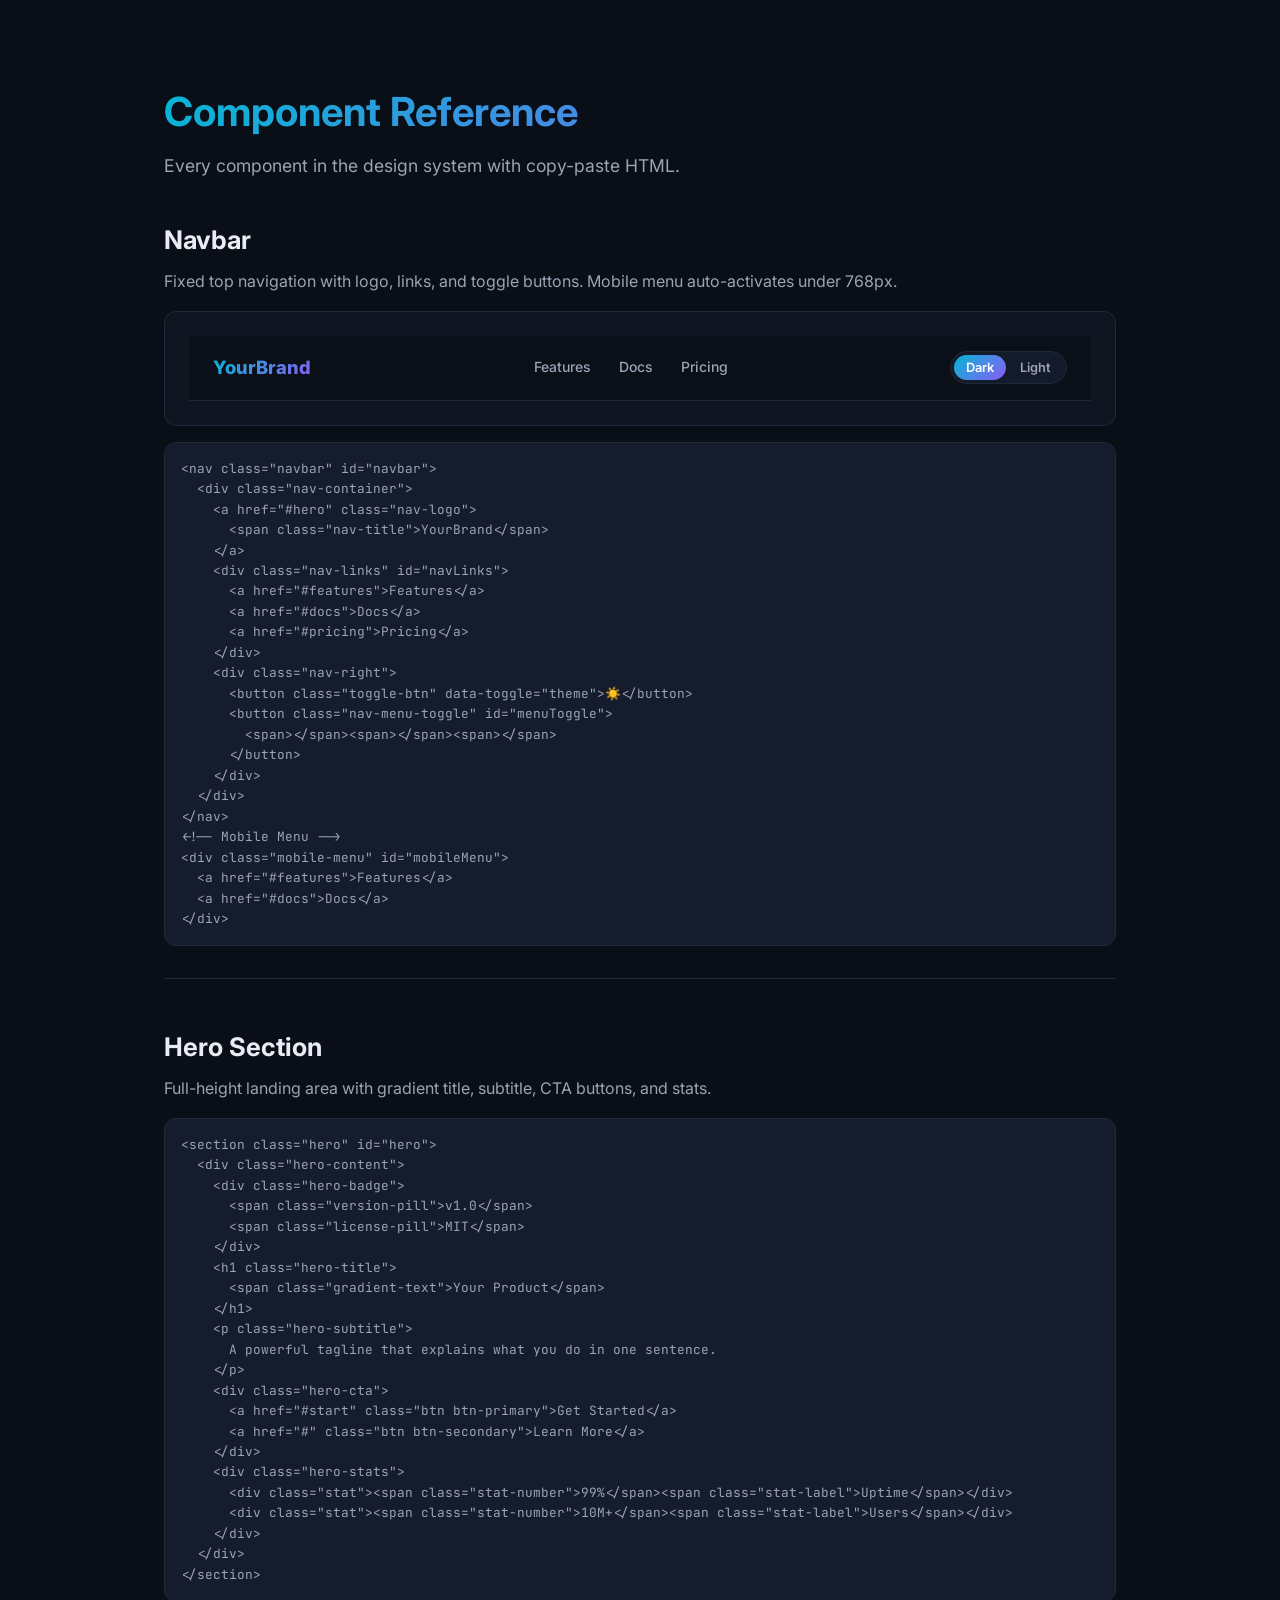
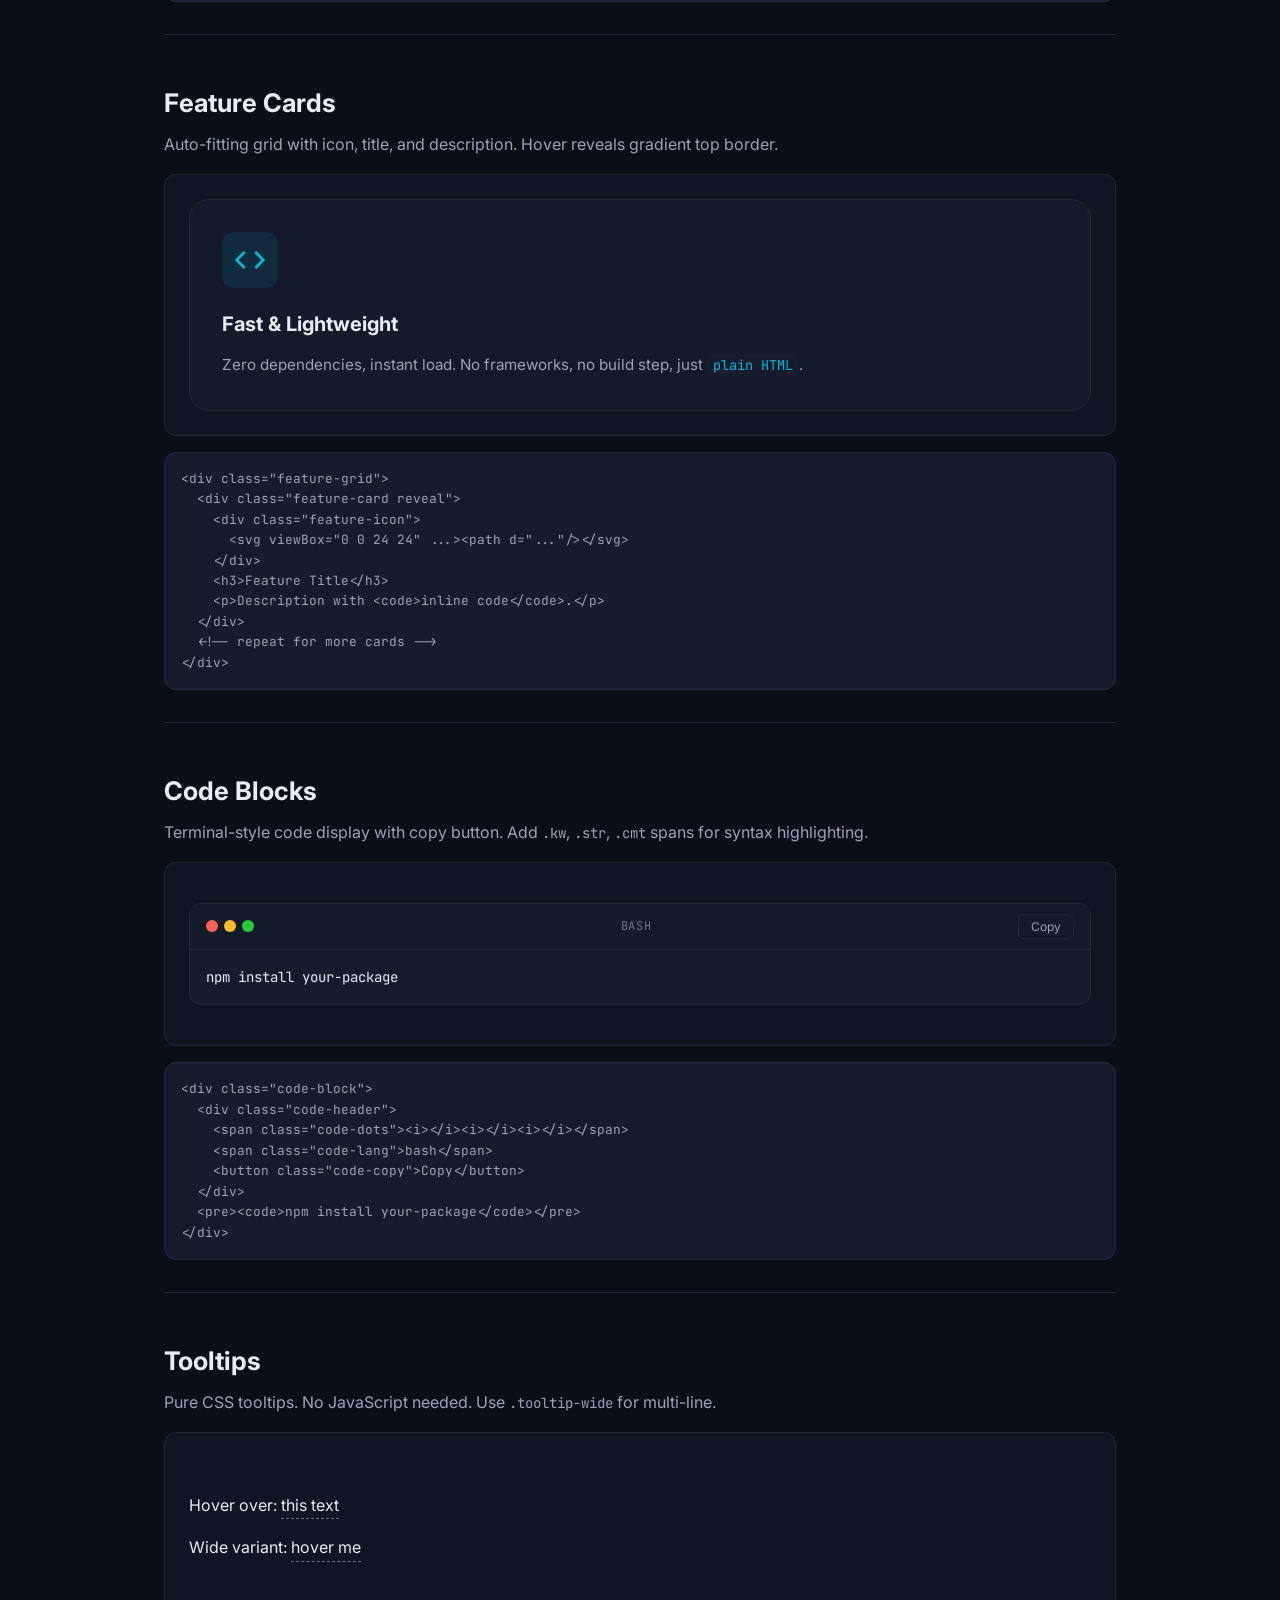
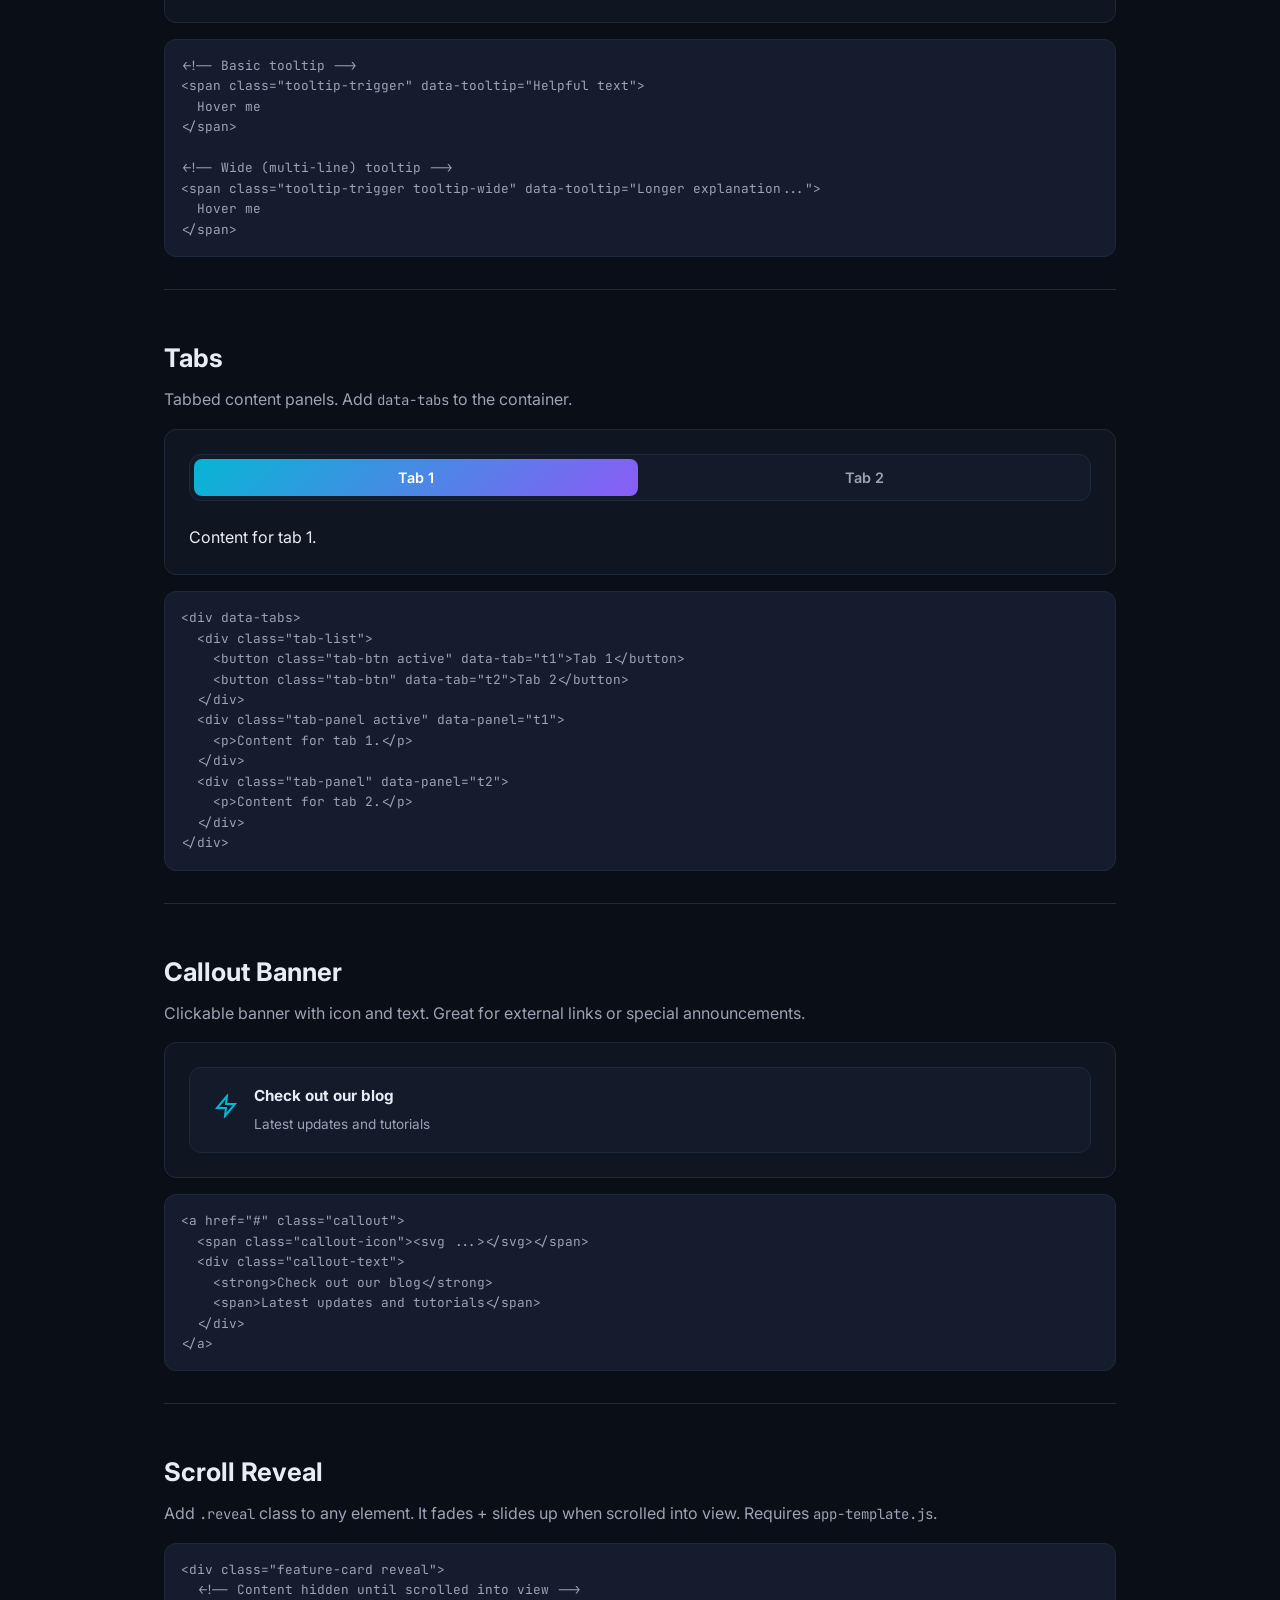
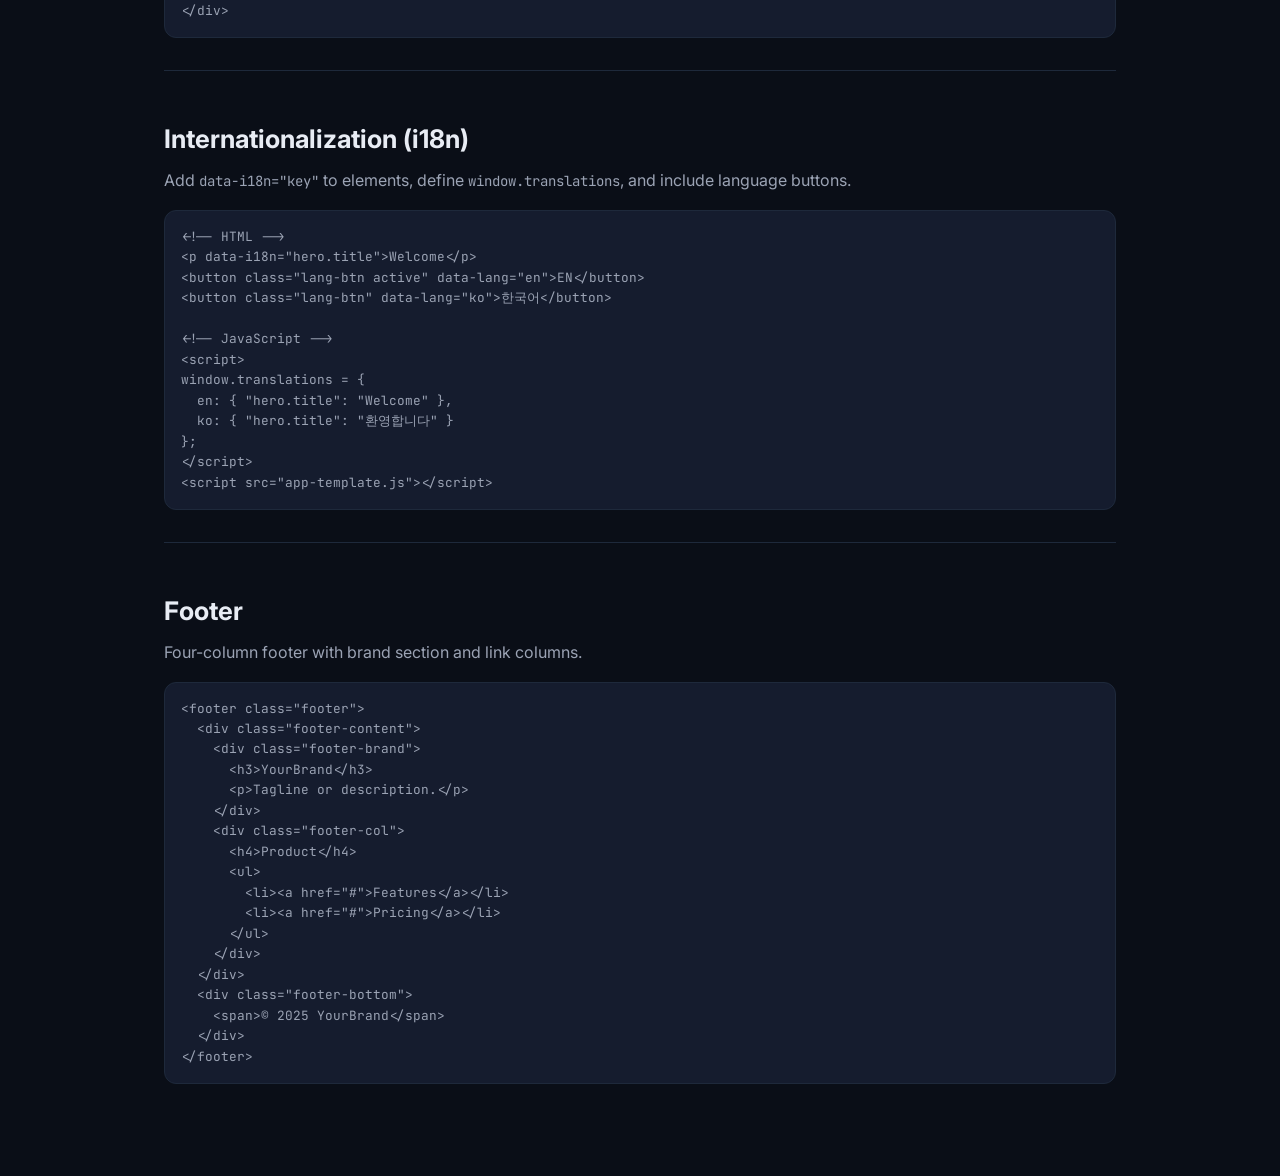
==== design-system/components-reference.html @ 3eaf8ff8 "feat: landing page builder skill with design system - SKILL.md: AI agent skill following writing-gre" ====
<!DOCTYPE html>
<html lang="en" data-theme="dark">
<head>
    <meta charset="UTF-8">
    <meta name="viewport" content="width=device-width, initial-scale=1.0">
    <title>Component Reference — Landing Page Builder</title>
    <link href="https://fonts.googleapis.com/css2?family=Inter:wght@300;400;500;600;700;800;900&family=JetBrains+Mono:wght@400;500;600;700&display=swap" rel="stylesheet">
    <link rel="stylesheet" href="design-system.css">
    <style>
        .ref-body { max-width: 1000px; margin: 80px auto 60px; padding: 0 24px; }
        .ref-section { margin-bottom: 48px; padding-bottom: 32px; border-bottom: 1px solid var(--border); }
        .ref-section:last-child { border: none; }
        .ref-section h2 { margin-bottom: 8px; font-size: 1.6rem; }
        .ref-section > p { color: var(--text-secondary); margin-bottom: 16px; }
        .ref-preview { background: var(--bg-secondary); border: 1px solid var(--border); border-radius: var(--radius-md); padding: 24px; margin-bottom: 16px; }
        .ref-code { background: var(--bg-tertiary); border: 1px solid var(--border); border-radius: var(--radius-md); padding: 16px; overflow-x: auto; }
        .ref-code pre { font-family: var(--font-mono); font-size: 0.8rem; color: var(--text-secondary); line-height: 1.6; }
        .demo-nav { position: static; }
    </style>
</head>
<body>
    <div class="progress-bar" id="progressBar"></div>

    <div class="ref-body">
        <h1 style="font-size: 2.5rem; margin-bottom: 8px;">
            <span class="gradient-text">Component Reference</span>
        </h1>
        <p style="color: var(--text-secondary); font-size: 1.1rem; margin-bottom: 40px;">
            Every component in the design system with copy-paste HTML.
        </p>

        <!-- NAVBAR -->
        <div class="ref-section">
            <h2>Navbar</h2>
            <p>Fixed top navigation with logo, links, and toggle buttons. Mobile menu auto-activates under 768px.</p>
            <div class="ref-preview">
                <nav class="navbar demo-nav" style="position: static;">
                    <div class="nav-container">
                        <a href="#" class="nav-logo">
                            <span class="nav-title">YourBrand</span>
                        </a>
                        <div class="nav-links">
                            <a href="#">Features</a>
                            <a href="#">Docs</a>
                            <a href="#">Pricing</a>
                        </div>
                        <div class="nav-right">
                            <div class="toggle-group">
                                <button class="toggle-btn active">Dark</button>
                                <button class="toggle-btn">Light</button>
                            </div>
                        </div>
                    </div>
                </nav>
            </div>
            <div class="ref-code"><pre>&lt;nav class="navbar" id="navbar"&gt;
  &lt;div class="nav-container"&gt;
    &lt;a href="#hero" class="nav-logo"&gt;
      &lt;span class="nav-title"&gt;YourBrand&lt;/span&gt;
    &lt;/a&gt;
    &lt;div class="nav-links" id="navLinks"&gt;
      &lt;a href="#features"&gt;Features&lt;/a&gt;
      &lt;a href="#docs"&gt;Docs&lt;/a&gt;
      &lt;a href="#pricing"&gt;Pricing&lt;/a&gt;
    &lt;/div&gt;
    &lt;div class="nav-right"&gt;
      &lt;button class="toggle-btn" data-toggle="theme"&gt;☀️&lt;/button&gt;
      &lt;button class="nav-menu-toggle" id="menuToggle"&gt;
        &lt;span&gt;&lt;/span&gt;&lt;span&gt;&lt;/span&gt;&lt;span&gt;&lt;/span&gt;
      &lt;/button&gt;
    &lt;/div&gt;
  &lt;/div&gt;
&lt;/nav&gt;
&lt;!-- Mobile Menu --&gt;
&lt;div class="mobile-menu" id="mobileMenu"&gt;
  &lt;a href="#features"&gt;Features&lt;/a&gt;
  &lt;a href="#docs"&gt;Docs&lt;/a&gt;
&lt;/div&gt;</pre></div>
        </div>

        <!-- HERO -->
        <div class="ref-section">
            <h2>Hero Section</h2>
            <p>Full-height landing area with gradient title, subtitle, CTA buttons, and stats.</p>
            <div class="ref-code"><pre>&lt;section class="hero" id="hero"&gt;
  &lt;div class="hero-content"&gt;
    &lt;div class="hero-badge"&gt;
      &lt;span class="version-pill"&gt;v1.0&lt;/span&gt;
      &lt;span class="license-pill"&gt;MIT&lt;/span&gt;
    &lt;/div&gt;
    &lt;h1 class="hero-title"&gt;
      &lt;span class="gradient-text"&gt;Your Product&lt;/span&gt;
    &lt;/h1&gt;
    &lt;p class="hero-subtitle"&gt;
      A powerful tagline that explains what you do in one sentence.
    &lt;/p&gt;
    &lt;div class="hero-cta"&gt;
      &lt;a href="#start" class="btn btn-primary"&gt;Get Started&lt;/a&gt;
      &lt;a href="#" class="btn btn-secondary"&gt;Learn More&lt;/a&gt;
    &lt;/div&gt;
    &lt;div class="hero-stats"&gt;
      &lt;div class="stat"&gt;&lt;span class="stat-number"&gt;99%&lt;/span&gt;&lt;span class="stat-label"&gt;Uptime&lt;/span&gt;&lt;/div&gt;
      &lt;div class="stat"&gt;&lt;span class="stat-number"&gt;10M+&lt;/span&gt;&lt;span class="stat-label"&gt;Users&lt;/span&gt;&lt;/div&gt;
    &lt;/div&gt;
  &lt;/div&gt;
&lt;/section&gt;</pre></div>
        </div>

        <!-- FEATURE CARDS -->
        <div class="ref-section">
            <h2>Feature Cards</h2>
            <p>Auto-fitting grid with icon, title, and description. Hover reveals gradient top border.</p>
            <div class="ref-preview">
                <div class="feature-grid">
                    <div class="feature-card">
                        <div class="feature-icon">
                            <svg viewBox="0 0 24 24" fill="none" stroke="currentColor" stroke-width="2" width="32" height="32"><polyline points="16 18 22 12 16 6"/><polyline points="8 6 2 12 8 18"/></svg>
                        </div>
                        <h3>Fast &amp; Lightweight</h3>
                        <p>Zero dependencies, instant load. No frameworks, no build step, just <code>plain HTML</code>.</p>
                    </div>
                </div>
            </div>
            <div class="ref-code"><pre>&lt;div class="feature-grid"&gt;
  &lt;div class="feature-card reveal"&gt;
    &lt;div class="feature-icon"&gt;
      &lt;svg viewBox="0 0 24 24" ...&gt;&lt;path d="..."/&gt;&lt;/svg&gt;
    &lt;/div&gt;
    &lt;h3&gt;Feature Title&lt;/h3&gt;
    &lt;p&gt;Description with &lt;code&gt;inline code&lt;/code&gt;.&lt;/p&gt;
  &lt;/div&gt;
  &lt;!-- repeat for more cards --&gt;
&lt;/div&gt;</pre></div>
        </div>

        <!-- CODE BLOCKS -->
        <div class="ref-section">
            <h2>Code Blocks</h2>
            <p>Terminal-style code display with copy button. Add <code>.kw</code>, <code>.str</code>, <code>.cmt</code> spans for syntax highlighting.</p>
            <div class="ref-preview">
                <div class="code-block">
                    <div class="code-header">
                        <span class="code-dots"><i></i><i></i><i></i></span>
                        <span class="code-lang">bash</span>
                        <button class="code-copy">Copy</button>
                    </div>
                    <pre><code>npm install your-package</code></pre>
                </div>
            </div>
            <div class="ref-code"><pre>&lt;div class="code-block"&gt;
  &lt;div class="code-header"&gt;
    &lt;span class="code-dots"&gt;&lt;i&gt;&lt;/i&gt;&lt;i&gt;&lt;/i&gt;&lt;i&gt;&lt;/i&gt;&lt;/span&gt;
    &lt;span class="code-lang"&gt;bash&lt;/span&gt;
    &lt;button class="code-copy"&gt;Copy&lt;/button&gt;
  &lt;/div&gt;
  &lt;pre&gt;&lt;code&gt;npm install your-package&lt;/code&gt;&lt;/pre&gt;
&lt;/div&gt;</pre></div>
        </div>

        <!-- TOOLTIPS -->
        <div class="ref-section">
            <h2>Tooltips</h2>
            <p>Pure CSS tooltips. No JavaScript needed. Use <code>.tooltip-wide</code> for multi-line.</p>
            <div class="ref-preview" style="padding: 60px 24px;">
                <p style="margin-bottom: 16px;">
                    Hover over: <span class="tooltip-trigger" data-tooltip="I'm a helpful tooltip!">this text</span>
                </p>
                <p>
                    Wide variant: <span class="tooltip-trigger tooltip-wide" data-tooltip="This tooltip can wrap to multiple lines for longer explanations that need more room.">hover me</span>
                </p>
            </div>
            <div class="ref-code"><pre>&lt;!-- Basic tooltip --&gt;
&lt;span class="tooltip-trigger" data-tooltip="Helpful text"&gt;
  Hover me
&lt;/span&gt;

&lt;!-- Wide (multi-line) tooltip --&gt;
&lt;span class="tooltip-trigger tooltip-wide" data-tooltip="Longer explanation..."&gt;
  Hover me
&lt;/span&gt;</pre></div>
        </div>

        <!-- TABS -->
        <div class="ref-section">
            <h2>Tabs</h2>
            <p>Tabbed content panels. Add <code>data-tabs</code> to the container.</p>
            <div class="ref-preview">
                <div data-tabs>
                    <div class="tab-list">
                        <button class="tab-btn active" data-tab="t1">Tab 1</button>
                        <button class="tab-btn" data-tab="t2">Tab 2</button>
                    </div>
                    <div class="tab-panel active" data-panel="t1">
                        <p>Content for tab 1.</p>
                    </div>
                    <div class="tab-panel" data-panel="t2">
                        <p>Content for tab 2.</p>
                    </div>
                </div>
            </div>
            <div class="ref-code"><pre>&lt;div data-tabs&gt;
  &lt;div class="tab-list"&gt;
    &lt;button class="tab-btn active" data-tab="t1"&gt;Tab 1&lt;/button&gt;
    &lt;button class="tab-btn" data-tab="t2"&gt;Tab 2&lt;/button&gt;
  &lt;/div&gt;
  &lt;div class="tab-panel active" data-panel="t1"&gt;
    &lt;p&gt;Content for tab 1.&lt;/p&gt;
  &lt;/div&gt;
  &lt;div class="tab-panel" data-panel="t2"&gt;
    &lt;p&gt;Content for tab 2.&lt;/p&gt;
  &lt;/div&gt;
&lt;/div&gt;</pre></div>
        </div>

        <!-- CALLOUT / BANNER -->
        <div class="ref-section">
            <h2>Callout Banner</h2>
            <p>Clickable banner with icon and text. Great for external links or special announcements.</p>
            <div class="ref-preview">
                <a href="#" class="callout">
                    <span class="callout-icon">
                        <svg viewBox="0 0 24 24" fill="none" stroke="currentColor" stroke-width="2" width="24" height="24"><path d="M13 2L3 14h9l-1 8 10-12h-9l1-8z"/></svg>
                    </span>
                    <div class="callout-text">
                        <strong>Check out our blog</strong>
                        <span>Latest updates and tutorials</span>
                    </div>
                </a>
            </div>
            <div class="ref-code"><pre>&lt;a href="#" class="callout"&gt;
  &lt;span class="callout-icon"&gt;&lt;svg ...&gt;&lt;/svg&gt;&lt;/span&gt;
  &lt;div class="callout-text"&gt;
    &lt;strong&gt;Check out our blog&lt;/strong&gt;
    &lt;span&gt;Latest updates and tutorials&lt;/span&gt;
  &lt;/div&gt;
&lt;/a&gt;</pre></div>
        </div>

        <!-- SCROLL REVEAL -->
        <div class="ref-section">
            <h2>Scroll Reveal</h2>
            <p>Add <code>.reveal</code> class to any element. It fades + slides up when scrolled into view. Requires <code>app-template.js</code>.</p>
            <div class="ref-code"><pre>&lt;div class="feature-card reveal"&gt;
  &lt;!-- Content hidden until scrolled into view --&gt;
&lt;/div&gt;</pre></div>
        </div>

        <!-- i18n -->
        <div class="ref-section">
            <h2>Internationalization (i18n)</h2>
            <p>Add <code>data-i18n="key"</code> to elements, define <code>window.translations</code>, and include language buttons.</p>
            <div class="ref-code"><pre>&lt;!-- HTML --&gt;
&lt;p data-i18n="hero.title"&gt;Welcome&lt;/p&gt;
&lt;button class="lang-btn active" data-lang="en"&gt;EN&lt;/button&gt;
&lt;button class="lang-btn" data-lang="ko"&gt;한국어&lt;/button&gt;

&lt;!-- JavaScript --&gt;
&lt;script&gt;
window.translations = {
  en: { "hero.title": "Welcome" },
  ko: { "hero.title": "환영합니다" }
};
&lt;/script&gt;
&lt;script src="app-template.js"&gt;&lt;/script&gt;</pre></div>
        </div>

        <!-- FOOTER -->
        <div class="ref-section">
            <h2>Footer</h2>
            <p>Four-column footer with brand section and link columns.</p>
            <div class="ref-code"><pre>&lt;footer class="footer"&gt;
  &lt;div class="footer-content"&gt;
    &lt;div class="footer-brand"&gt;
      &lt;h3&gt;YourBrand&lt;/h3&gt;
      &lt;p&gt;Tagline or description.&lt;/p&gt;
    &lt;/div&gt;
    &lt;div class="footer-col"&gt;
      &lt;h4&gt;Product&lt;/h4&gt;
      &lt;ul&gt;
        &lt;li&gt;&lt;a href="#"&gt;Features&lt;/a&gt;&lt;/li&gt;
        &lt;li&gt;&lt;a href="#"&gt;Pricing&lt;/a&gt;&lt;/li&gt;
      &lt;/ul&gt;
    &lt;/div&gt;
  &lt;/div&gt;
  &lt;div class="footer-bottom"&gt;
    &lt;span&gt;© 2025 YourBrand&lt;/span&gt;
  &lt;/div&gt;
&lt;/footer&gt;</pre></div>
        </div>

    </div>

    <script src="app-template.js"></script>
</body>
</html>
---- design-system/design-system.css ----
/* ============================================
   Landing Page Builder — Design System
   Copy this file as your project's stylesheet.
   Customize :root tokens to match your brand.
   Zero dependencies (optional: Google Fonts CDN).
   ============================================ */

/* ============================================
   1. Design Tokens
   ============================================ */

:root {
    /* Dark theme (default) */
    --bg-primary: #0a0e17;
    --bg-secondary: #0f1521;
    --bg-tertiary: #151c2e;
    --bg-card: #131a2a;
    --bg-card-hover: #1a2238;
    --text-primary: #e8ecf4;
    --text-secondary: #9ba3b4;
    --text-tertiary: #6b7280;
    --accent-cyan: #06b6d4;
    --accent-purple: #8b5cf6;
    --accent-pink: #ec4899;
    --accent-green: #10b981;
    --accent-orange: #f59e0b;
    --border: #1e293b;
    --border-hover: #334155;
    --gradient-primary: linear-gradient(135deg, #06b6d4 0%, #8b5cf6 100%);
    --gradient-secondary: linear-gradient(135deg, #8b5cf6 0%, #ec4899 100%);
    --gradient-accent: linear-gradient(135deg, #06b6d4 0%, #10b981 100%);
    --shadow-sm: 0 2px 8px rgba(0,0,0,0.3);
    --shadow-md: 0 4px 20px rgba(0,0,0,0.4);
    --shadow-lg: 0 8px 40px rgba(0,0,0,0.5);
    --shadow-glow: 0 0 40px rgba(6, 182, 212, 0.15);
    --radius-sm: 8px;
    --radius-md: 12px;
    --radius-lg: 20px;
    --font-sans: 'Inter', -apple-system, BlinkMacSystemFont, 'Segoe UI', sans-serif;
    --font-mono: 'JetBrains Mono', 'Fira Code', monospace;
    --transition: 0.3s cubic-bezier(0.4, 0, 0.2, 1);
}

[data-theme="light"] {
    --bg-primary: #f8fafc;
    --bg-secondary: #ffffff;
    --bg-tertiary: #f1f5f9;
    --bg-card: #ffffff;
    --bg-card-hover: #f8fafc;
    --text-primary: #1a202c;
    --text-secondary: #4a5568;
    --text-tertiary: #718096;
    --border: #e2e8f0;
    --border-hover: #cbd5e0;
    --shadow-sm: 0 2px 8px rgba(0,0,0,0.06);
    --shadow-md: 0 4px 20px rgba(0,0,0,0.08);
    --shadow-lg: 0 8px 40px rgba(0,0,0,0.12);
    --shadow-glow: 0 0 40px rgba(6, 182, 212, 0.08);
}

/* ============================================
   2. Reset & Base
   ============================================ */

*, *::before, *::after {
    box-sizing: border-box;
    margin: 0;
    padding: 0;
}

html {
    scroll-behavior: smooth;
    scroll-padding-top: 70px;
}

body {
    font-family: var(--font-sans);
    background: var(--bg-primary);
    color: var(--text-primary);
    line-height: 1.6;
    overflow-x: hidden;
    transition: background 0.4s, color 0.4s;
}

a { color: inherit; text-decoration: none; }

code, pre {
    font-family: var(--font-mono);
    font-size: 0.875rem;
}

/* ============================================
   3. Progress Bar
   ============================================ */

.progress-bar {
    position: fixed;
    top: 0; left: 0;
    height: 3px;
    width: 0%;
    background: var(--gradient-primary);
    z-index: 10000;
    transition: width 0.1s ease;
}

/* ============================================
   4. Navbar
   ============================================ */

.navbar {
    position: fixed;
    top: 0; left: 0; right: 0;
    z-index: 1000;
    background: rgba(10, 14, 23, 0.8);
    backdrop-filter: blur(20px);
    -webkit-backdrop-filter: blur(20px);
    border-bottom: 1px solid var(--border);
    transition: var(--transition);
}

[data-theme="light"] .navbar {
    background: rgba(255, 255, 255, 0.85);
}

.navbar.scrolled { box-shadow: var(--shadow-md); }

.nav-container {
    max-width: 1200px;
    margin: 0 auto;
    padding: 0 24px;
    display: flex;
    align-items: center;
    justify-content: space-between;
    height: 64px;
}

.nav-logo {
    display: flex;
    align-items: center;
    gap: 10px;
    font-weight: 800;
    font-size: 1.15rem;
}

.nav-title {
    background: var(--gradient-primary);
    -webkit-background-clip: text;
    background-clip: text;
    -webkit-text-fill-color: transparent;
}

.nav-links {
    display: flex;
    gap: 4px;
    align-items: center;
}

.nav-links a {
    padding: 8px 12px;
    color: var(--text-secondary);
    font-size: 0.875rem;
    font-weight: 500;
    border-radius: var(--radius-sm);
    transition: var(--transition);
    white-space: nowrap;
}

.nav-links a:hover {
    color: var(--text-primary);
    background: var(--bg-card-hover);
}

.nav-right {
    display: flex;
    align-items: center;
    gap: 16px;
}

/* Language / Theme Toggle */
.toggle-group {
    display: flex;
    gap: 2px;
    padding: 3px;
    background: var(--bg-card);
    border-radius: 20px;
    border: 1px solid var(--border);
}

.toggle-btn {
    padding: 5px 12px;
    background: none;
    border: none;
    color: var(--text-secondary);
    cursor: pointer;
    border-radius: 16px;
    font-size: 0.8rem;
    font-weight: 600;
    transition: var(--transition);
    font-family: var(--font-sans);
}

.toggle-btn.active {
    background: var(--gradient-primary);
    color: white;
}

/* Mobile Menu Toggle */
.nav-menu-toggle {
    display: none;
    flex-direction: column;
    gap: 4px;
    background: none;
    border: none;
    cursor: pointer;
    padding: 6px;
}

.nav-menu-toggle span {
    width: 24px;
    height: 2px;
    background: var(--text-primary);
    border-radius: 2px;
    transition: var(--transition);
}

.nav-menu-toggle.active span:nth-child(1) {
    transform: rotate(45deg) translate(5px, 5px);
}
.nav-menu-toggle.active span:nth-child(2) { opacity: 0; }
.nav-menu-toggle.active span:nth-child(3) {
    transform: rotate(-45deg) translate(7px, -7px);
}

.mobile-menu {
    display: none;
    flex-direction: column;
    position: fixed;
    top: 64px; left: 0; right: 0;
    background: var(--bg-secondary);
    border-bottom: 1px solid var(--border);
    padding: 16px 24px;
    gap: 8px;
    z-index: 999;
}

.mobile-menu a {
    padding: 12px 16px;
    color: var(--text-secondary);
    border-radius: var(--radius-sm);
    transition: var(--transition);
}

.mobile-menu a:hover {
    background: var(--bg-card-hover);
    color: var(--text-primary);
}

/* ============================================
   5. Hero Section
   ============================================ */

.hero {
    min-height: 100vh;
    display: flex;
    align-items: center;
    justify-content: center;
    text-align: center;
    position: relative;
    overflow: hidden;
    padding: 80px 24px 40px;
}

.hero-content {
    max-width: 800px;
    position: relative;
    z-index: 2;
}

.hero-badge {
    display: flex;
    gap: 8px;
    justify-content: center;
    margin-bottom: 24px;
    flex-wrap: wrap;
}

.version-pill, .license-pill {
    padding: 4px 14px;
    border-radius: 20px;
    font-size: 0.8rem;
    font-weight: 600;
    border: 1px solid var(--border);
    background: var(--bg-card);
}

.hero-title {
    font-size: clamp(2.5rem, 6vw, 4.5rem);
    font-weight: 900;
    line-height: 1.1;
    margin-bottom: 20px;
    letter-spacing: -0.03em;
}

.gradient-text {
    background: var(--gradient-primary);
    background-size: 200% 200%;
    -webkit-background-clip: text;
    background-clip: text;
    -webkit-text-fill-color: transparent;
    animation: gradientShift 5s ease infinite;
}

@keyframes gradientShift {
    0%, 100% { background-position: 0% 50%; }
    50% { background-position: 100% 50%; }
}

.hero-subtitle {
    font-size: clamp(1rem, 2vw, 1.25rem);
    color: var(--text-secondary);
    max-width: 600px;
    margin: 0 auto 36px;
    line-height: 1.7;
}

.hero-cta {
    display: flex;
    gap: 12px;
    justify-content: center;
    margin-bottom: 48px;
    flex-wrap: wrap;
}

.hero-stats {
    display: flex;
    gap: 48px;
    justify-content: center;
    flex-wrap: wrap;
}

.stat {
    display: flex;
    flex-direction: column;
    align-items: center;
}

.stat-number {
    font-size: 2rem;
    font-weight: 800;
    background: var(--gradient-primary);
    -webkit-background-clip: text;
    background-clip: text;
    -webkit-text-fill-color: transparent;
}

.stat-label {
    font-size: 0.85rem;
    color: var(--text-tertiary);
    margin-top: 4px;
}

.scroll-indicator {
    position: absolute;
    bottom: 30px;
    left: 50%;
    transform: translateX(-50%);
    text-align: center;
    color: var(--text-tertiary);
    font-size: 0.8rem;
}

.scroll-arrow {
    width: 24px;
    height: 24px;
    margin: 8px auto 0;
    border-right: 2px solid var(--accent-cyan);
    border-bottom: 2px solid var(--accent-cyan);
    transform: rotate(45deg);
    animation: bounce 2s infinite;
}

@keyframes bounce {
    0%, 100% { transform: rotate(45deg) translate(0, 0); }
    50% { transform: rotate(45deg) translate(4px, 4px); }
}

/* ============================================
   6. Buttons
   ============================================ */

.btn {
    display: inline-flex;
    align-items: center;
    gap: 8px;
    padding: 12px 28px;
    border-radius: var(--radius-sm);
    font-weight: 600;
    font-size: 0.95rem;
    cursor: pointer;
    transition: var(--transition);
    border: none;
    font-family: var(--font-sans);
}

.btn-primary {
    background: var(--gradient-primary);
    color: white;
    box-shadow: 0 4px 20px rgba(6, 182, 212, 0.3);
}

.btn-primary:hover {
    box-shadow: 0 6px 30px rgba(6, 182, 212, 0.5);
    transform: translateY(-2px);
}

.btn-secondary {
    background: var(--bg-card);
    color: var(--text-primary);
    border: 1px solid var(--border-hover);
}

.btn-secondary:hover {
    background: var(--bg-card-hover);
    border-color: var(--accent-cyan);
}

/* ============================================
   7. Sections
   ============================================ */

.section {
    padding: 100px 24px;
}

.section-alt {
    background: var(--bg-secondary);
}

.container {
    max-width: 1200px;
    margin: 0 auto;
}

.section-header {
    text-align: center;
    margin-bottom: 60px;
}

.section-tag {
    display: inline-block;
    padding: 4px 16px;
    border-radius: 20px;
    background: var(--bg-card);
    border: 1px solid var(--border);
    color: var(--accent-cyan);
    font-size: 0.8rem;
    font-weight: 600;
    margin-bottom: 16px;
}

.section-title {
    font-size: clamp(2rem, 4vw, 3rem);
    font-weight: 800;
    margin-bottom: 16px;
    letter-spacing: -0.02em;
}

.section-desc {
    font-size: 1.1rem;
    color: var(--text-secondary);
    max-width: 600px;
    margin: 0 auto;
}

/* ============================================
   8. Feature Grid
   ============================================ */

.feature-grid {
    display: grid;
    grid-template-columns: repeat(auto-fit, minmax(300px, 1fr));
    gap: 24px;
}

.feature-card {
    background: var(--bg-card);
    border: 1px solid var(--border);
    border-radius: var(--radius-lg);
    padding: 32px;
    transition: var(--transition);
    position: relative;
    overflow: hidden;
}

.feature-card::before {
    content: '';
    position: absolute;
    top: 0; left: 0; right: 0;
    height: 3px;
    background: var(--gradient-primary);
    transform: scaleX(0);
    transform-origin: left;
    transition: transform 0.4s;
}

.feature-card:hover {
    transform: translateY(-4px);
    border-color: var(--border-hover);
    box-shadow: var(--shadow-md);
}

.feature-card:hover::before { transform: scaleX(1); }

.feature-icon {
    width: 56px;
    height: 56px;
    border-radius: var(--radius-md);
    background: rgba(6, 182, 212, 0.1);
    display: flex;
    align-items: center;
    justify-content: center;
    color: var(--accent-cyan);
    margin-bottom: 20px;
}

.feature-card h3 {
    font-size: 1.25rem;
    font-weight: 700;
    margin-bottom: 12px;
}

.feature-card p {
    color: var(--text-secondary);
    font-size: 0.95rem;
    line-height: 1.7;
}

.feature-card code {
    background: var(--bg-tertiary);
    padding: 2px 6px;
    border-radius: 4px;
    font-size: 0.85rem;
    color: var(--accent-cyan);
}

/* ============================================
   9. Code Blocks
   ============================================ */

.code-block {
    background: var(--bg-tertiary);
    border: 1px solid var(--border);
    border-radius: var(--radius-md);
    overflow: hidden;
    margin: 16px 0;
}

.code-header {
    display: flex;
    align-items: center;
    justify-content: space-between;
    padding: 10px 16px;
    background: var(--bg-card);
    border-bottom: 1px solid var(--border);
}

.code-dots {
    display: flex;
    gap: 6px;
}

.code-dots i {
    width: 12px;
    height: 12px;
    border-radius: 50%;
    display: inline-block;
}

.code-dots i:nth-child(1) { background: #ff5f57; }
.code-dots i:nth-child(2) { background: #febc2e; }
.code-dots i:nth-child(3) { background: #28c840; }

.code-lang {
    font-family: var(--font-mono);
    font-size: 0.75rem;
    color: var(--text-tertiary);
    text-transform: uppercase;
    letter-spacing: 0.05em;
}

.code-copy {
    background: none;
    border: 1px solid var(--border);
    color: var(--text-secondary);
    padding: 4px 12px;
    border-radius: 6px;
    font-size: 0.75rem;
    cursor: pointer;
    transition: var(--transition);
    font-family: var(--font-sans);
}

.code-copy:hover {
    background: var(--bg-card-hover);
    color: var(--text-primary);
    border-color: var(--accent-cyan);
}

.code-copy.copied {
    color: var(--accent-green);
    border-color: var(--accent-green);
}

.code-block pre {
    padding: 16px;
    overflow-x: auto;
}

.code-block code {
    color: var(--text-primary);
    line-height: 1.6;
}

/* Syntax highlight helpers */
.code-block .kw { color: var(--accent-purple); }
.code-block .str { color: var(--accent-green); }
.code-block .cmt { color: var(--text-tertiary); font-style: italic; }

/* ============================================
   10. Tooltips (Pure CSS)
   ============================================ */

.tooltip-trigger {
    position: relative;
    cursor: help;
    display: inline-flex;
    align-items: center;
    gap: 4px;
    border-bottom: 1px dashed var(--text-tertiary);
}

.tooltip-trigger::after {
    content: attr(data-tooltip);
    position: absolute;
    bottom: 140%;
    left: 50%;
    transform: translateX(-50%) scale(0.85);
    background: var(--bg-card);
    color: var(--text-primary);
    padding: 8px 14px;
    border-radius: var(--radius-sm);
    border: 1px solid var(--border-hover);
    box-shadow: var(--shadow-md);
    font-size: 0.8rem;
    white-space: nowrap;
    pointer-events: none;
    transition: transform 0.2s, opacity 0.2s;
    opacity: 0;
    z-index: 1000;
}

.tooltip-trigger::before {
    content: '';
    position: absolute;
    bottom: 110%;
    left: 50%;
    transform: translateX(-50%);
    border: 6px solid transparent;
    border-top-color: var(--border-hover);
    opacity: 0;
    transition: opacity 0.2s;
    pointer-events: none;
    z-index: 1000;
}

.tooltip-trigger:hover::after {
    transform: translateX(-50%) scale(1);
    opacity: 1;
}

.tooltip-trigger:hover::before {
    opacity: 1;
}

/* Wide tooltip variant */
.tooltip-trigger.tooltip-wide::after {
    white-space: normal;
    width: 260px;
    text-align: center;
    line-height: 1.5;
}

/* ============================================
   11. Tabs
   ============================================ */

.tab-list {
    display: flex;
    gap: 4px;
    background: var(--bg-card);
    padding: 4px;
    border-radius: var(--radius-md);
    border: 1px solid var(--border);
    margin-bottom: 24px;
    flex-wrap: wrap;
}

.tab-btn {
    flex: 1;
    padding: 10px 20px;
    background: none;
    border: none;
    color: var(--text-secondary);
    cursor: pointer;
    border-radius: var(--radius-sm);
    font-size: 0.9rem;
    font-weight: 600;
    transition: var(--transition);
    font-family: var(--font-sans);
    white-space: nowrap;
}

.tab-btn:hover {
    color: var(--text-primary);
    background: var(--bg-card-hover);
}

.tab-btn.active {
    background: var(--gradient-primary);
    color: white;
}

.tab-panel { display: none; }
.tab-panel.active { display: block; animation: fadeInUp 0.4s ease; }

@keyframes fadeInUp {
    from { opacity: 0; transform: translateY(10px); }
    to { opacity: 1; transform: translateY(0); }
}

/* ============================================
   12. Scroll Reveal
   ============================================ */

.reveal {
    opacity: 0;
    transform: translateY(30px);
    transition: opacity 0.6s, transform 0.6s;
}

.reveal.visible {
    opacity: 1;
    transform: translateY(0);
}

/* ============================================
   13. Quick Start Steps
   ============================================ */

.quickstart-grid {
    display: grid;
    grid-template-columns: repeat(auto-fit, minmax(320px, 1fr));
    gap: 32px;
}

.qs-step {
    position: relative;
}

.qs-number {
    width: 40px;
    height: 40px;
    border-radius: 50%;
    background: var(--gradient-primary);
    color: white;
    display: flex;
    align-items: center;
    justify-content: center;
    font-weight: 800;
    font-size: 1.2rem;
    margin-bottom: 16px;
}

.qs-step h3 {
    font-size: 1.2rem;
    margin-bottom: 8px;
}

.qs-step p {
    color: var(--text-secondary);
    margin-bottom: 12px;
}

/* ============================================
   14. Banner / Callout
   ============================================ */

.callout {
    display: flex;
    align-items: center;
    gap: 16px;
    padding: 16px 24px;
    border-radius: var(--radius-md);
    border: 1px solid var(--border);
    background: var(--bg-card);
    transition: var(--transition);
    cursor: pointer;
}

.callout:hover {
    border-color: var(--accent-cyan);
    box-shadow: var(--shadow-glow);
    transform: translateY(-2px);
}

.callout-icon {
    flex-shrink: 0;
    color: var(--accent-cyan);
}

.callout-text {
    flex: 1;
}

.callout-text strong {
    display: block;
    font-size: 0.95rem;
    margin-bottom: 2px;
}

.callout-text span {
    font-size: 0.85rem;
    color: var(--text-secondary);
}

/* ============================================
   15. Footer
   ============================================ */

.footer {
    background: var(--bg-secondary);
    border-top: 1px solid var(--border);
    padding: 60px 24px 40px;
}

.footer-content {
    max-width: 1200px;
    margin: 0 auto;
    display: grid;
    grid-template-columns: 2fr 1fr 1fr 1fr;
    gap: 48px;
    margin-bottom: 40px;
}

.footer-brand h3 {
    font-size: 1.3rem;
    margin-bottom: 12px;
}

.footer-brand p {
    color: var(--text-secondary);
    font-size: 0.9rem;
    max-width: 300px;
}

.footer-col h4 {
    font-size: 0.9rem;
    text-transform: uppercase;
    letter-spacing: 0.05em;
    color: var(--text-tertiary);
    margin-bottom: 16px;
}

.footer-col ul {
    list-style: none;
}

.footer-col li {
    margin-bottom: 8px;
}

.footer-col a {
    color: var(--text-secondary);
    font-size: 0.9rem;
    transition: var(--transition);
}

.footer-col a:hover {
    color: var(--accent-cyan);
}

.footer-bottom {
    max-width: 1200px;
    margin: 0 auto;
    padding-top: 24px;
    border-top: 1px solid var(--border);
    display: flex;
    justify-content: space-between;
    align-items: center;
    font-size: 0.85rem;
    color: var(--text-tertiary);
}

/* ============================================
   16. Responsive
   ============================================ */

@media (max-width: 768px) {
    .nav-links { display: none; }
    .nav-menu-toggle { display: flex; }
    .mobile-menu { display: flex; }
    .mobile-menu:not(.open) { display: none; }

    .section { padding: 60px 16px; }

    .hero-cta {
        flex-direction: column;
        width: 100%;
        max-width: 300px;
        margin: 0 auto 40px;
    }

    .btn { width: 100%; justify-content: center; }
    .hero-stats { gap: 24px; }
    .stat-number { font-size: 1.5rem; }
    .tab-list { flex-direction: column; }

    .footer-content {
        grid-template-columns: 1fr;
        gap: 32px;
    }

    .footer-bottom {
        flex-direction: column;
        gap: 8px;
        text-align: center;
    }
}
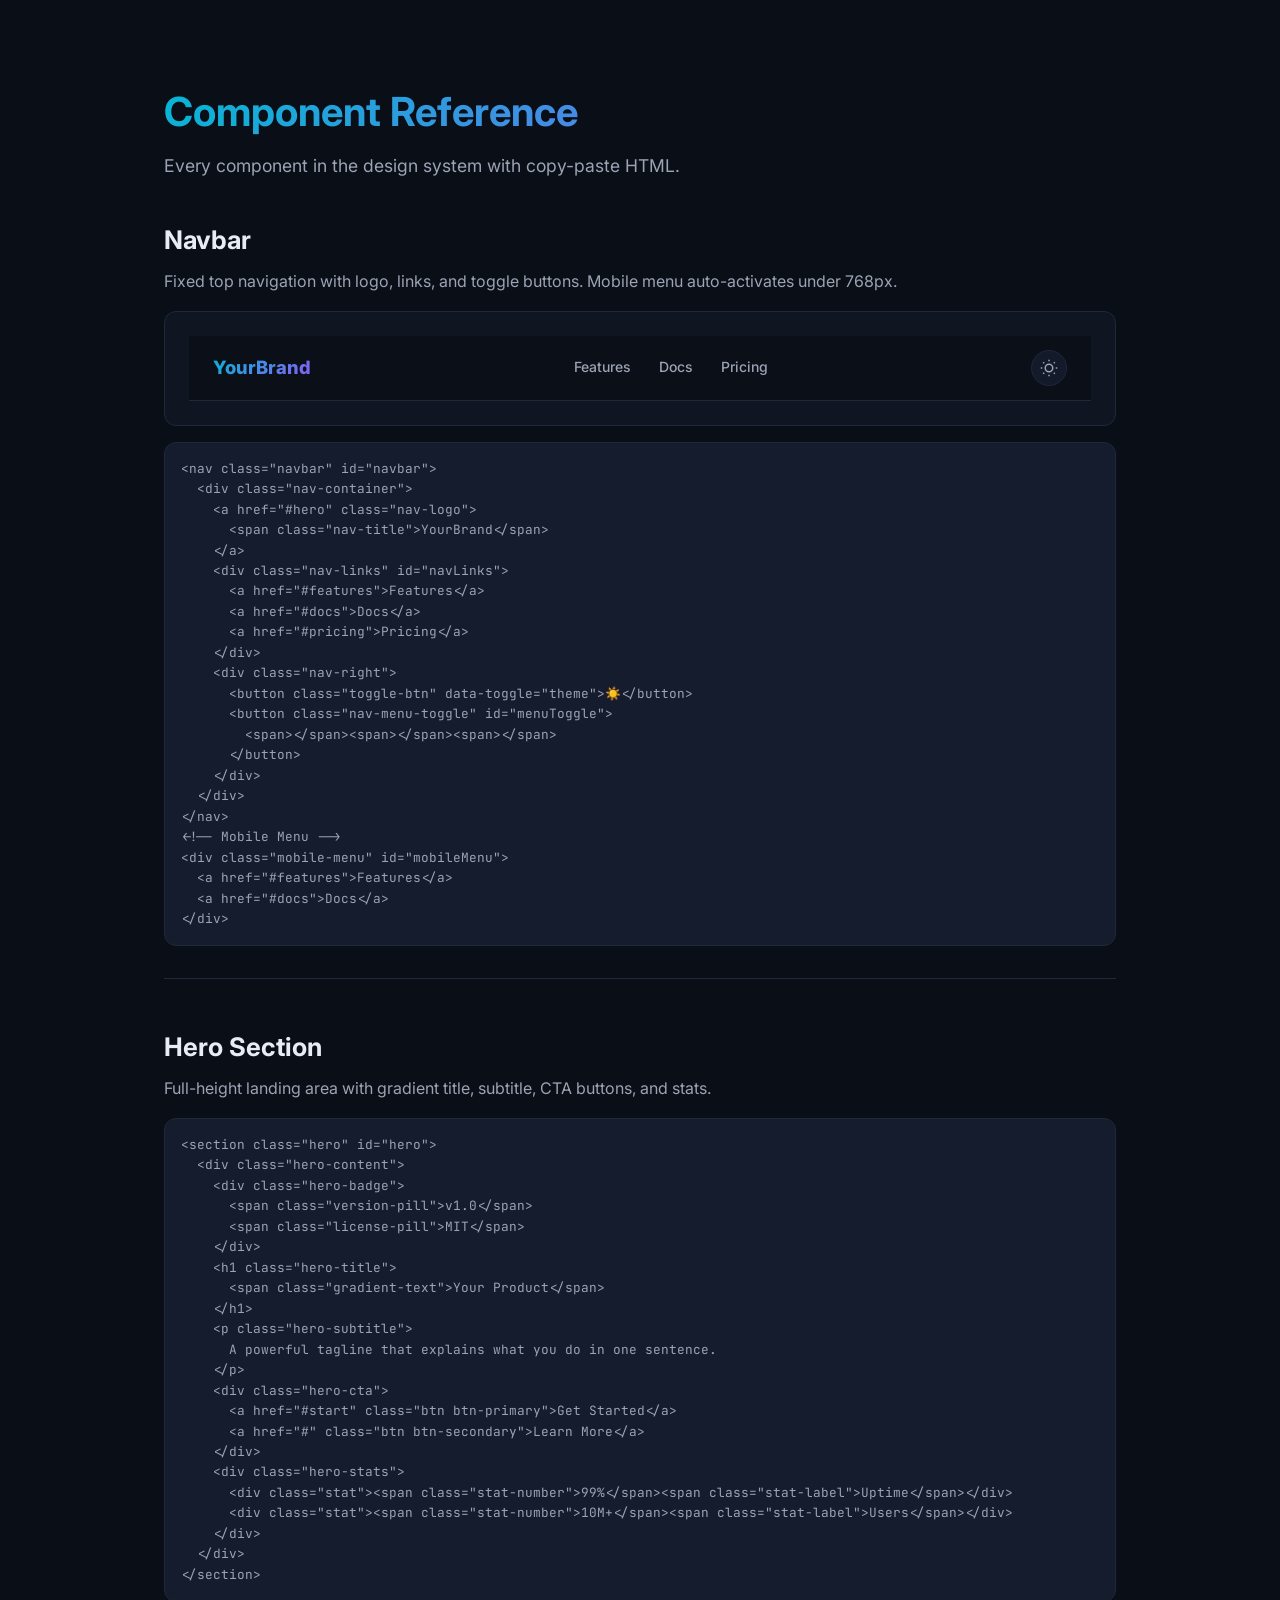
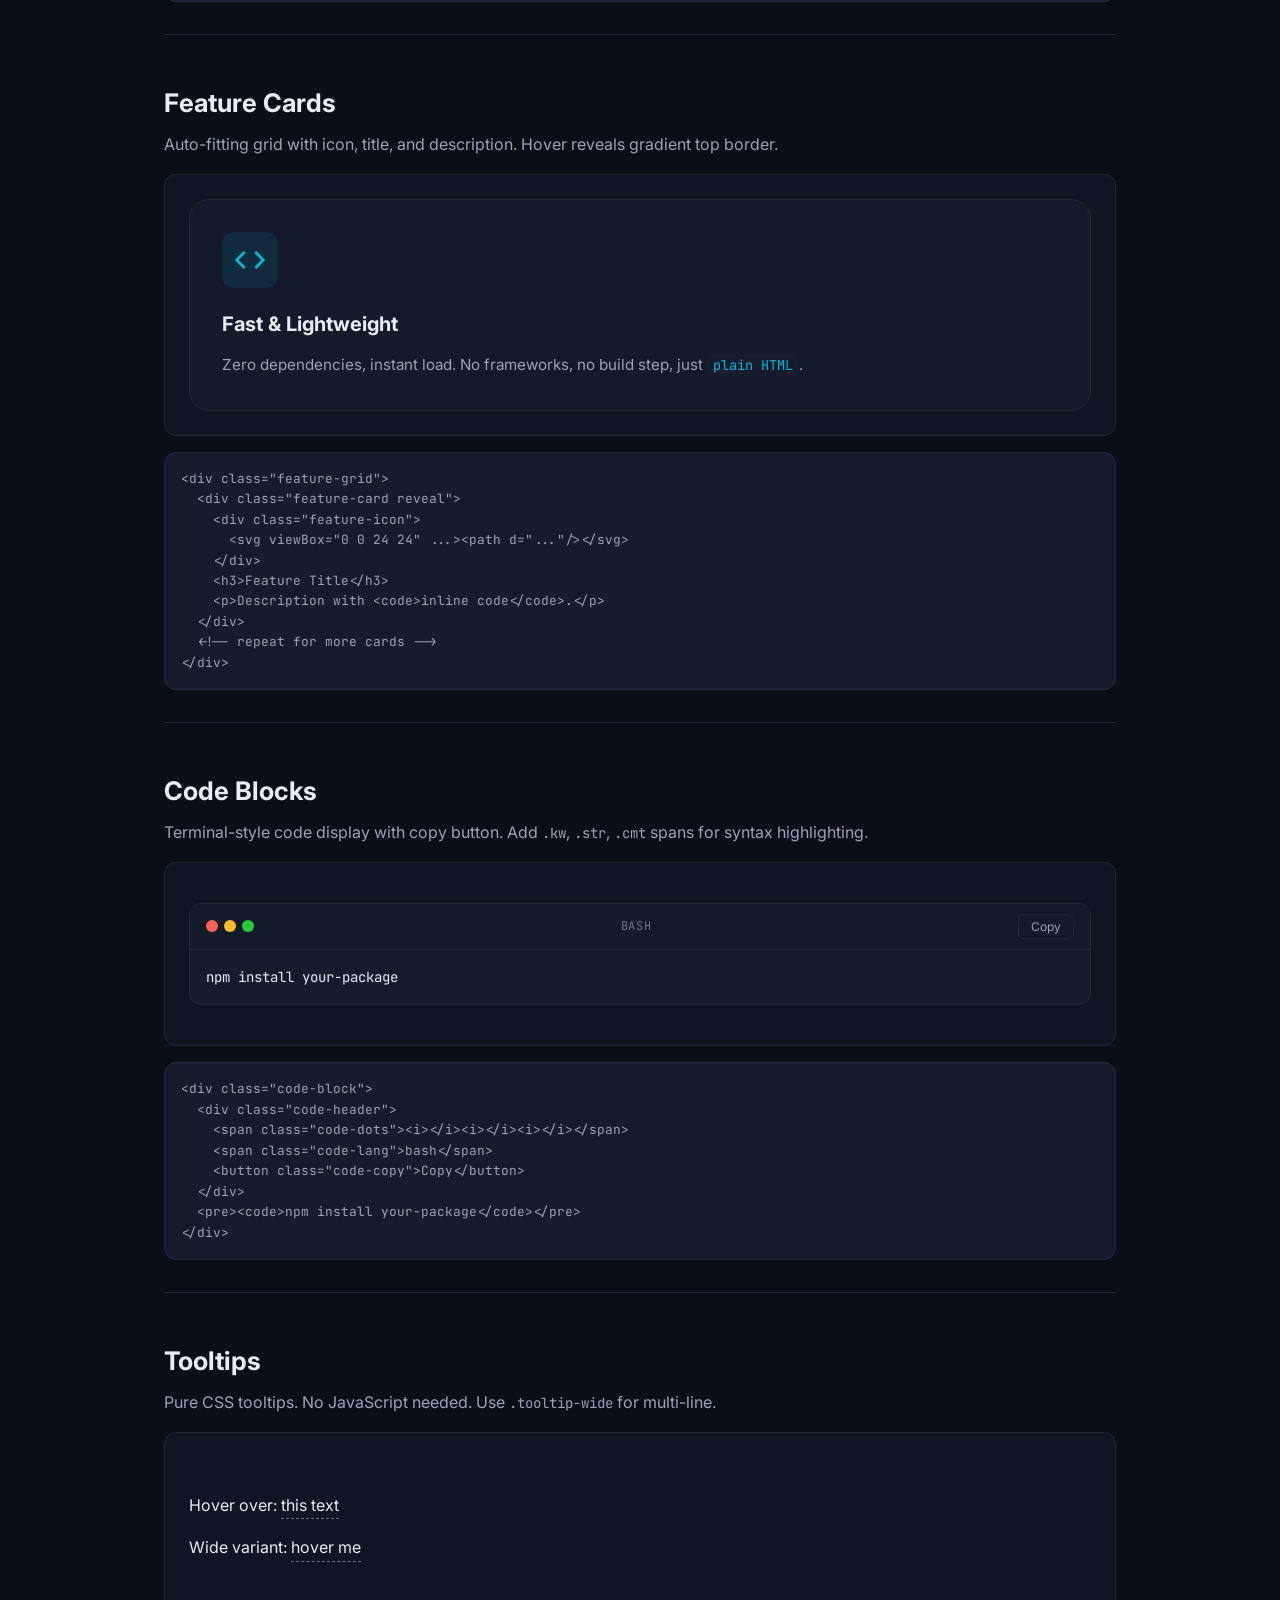
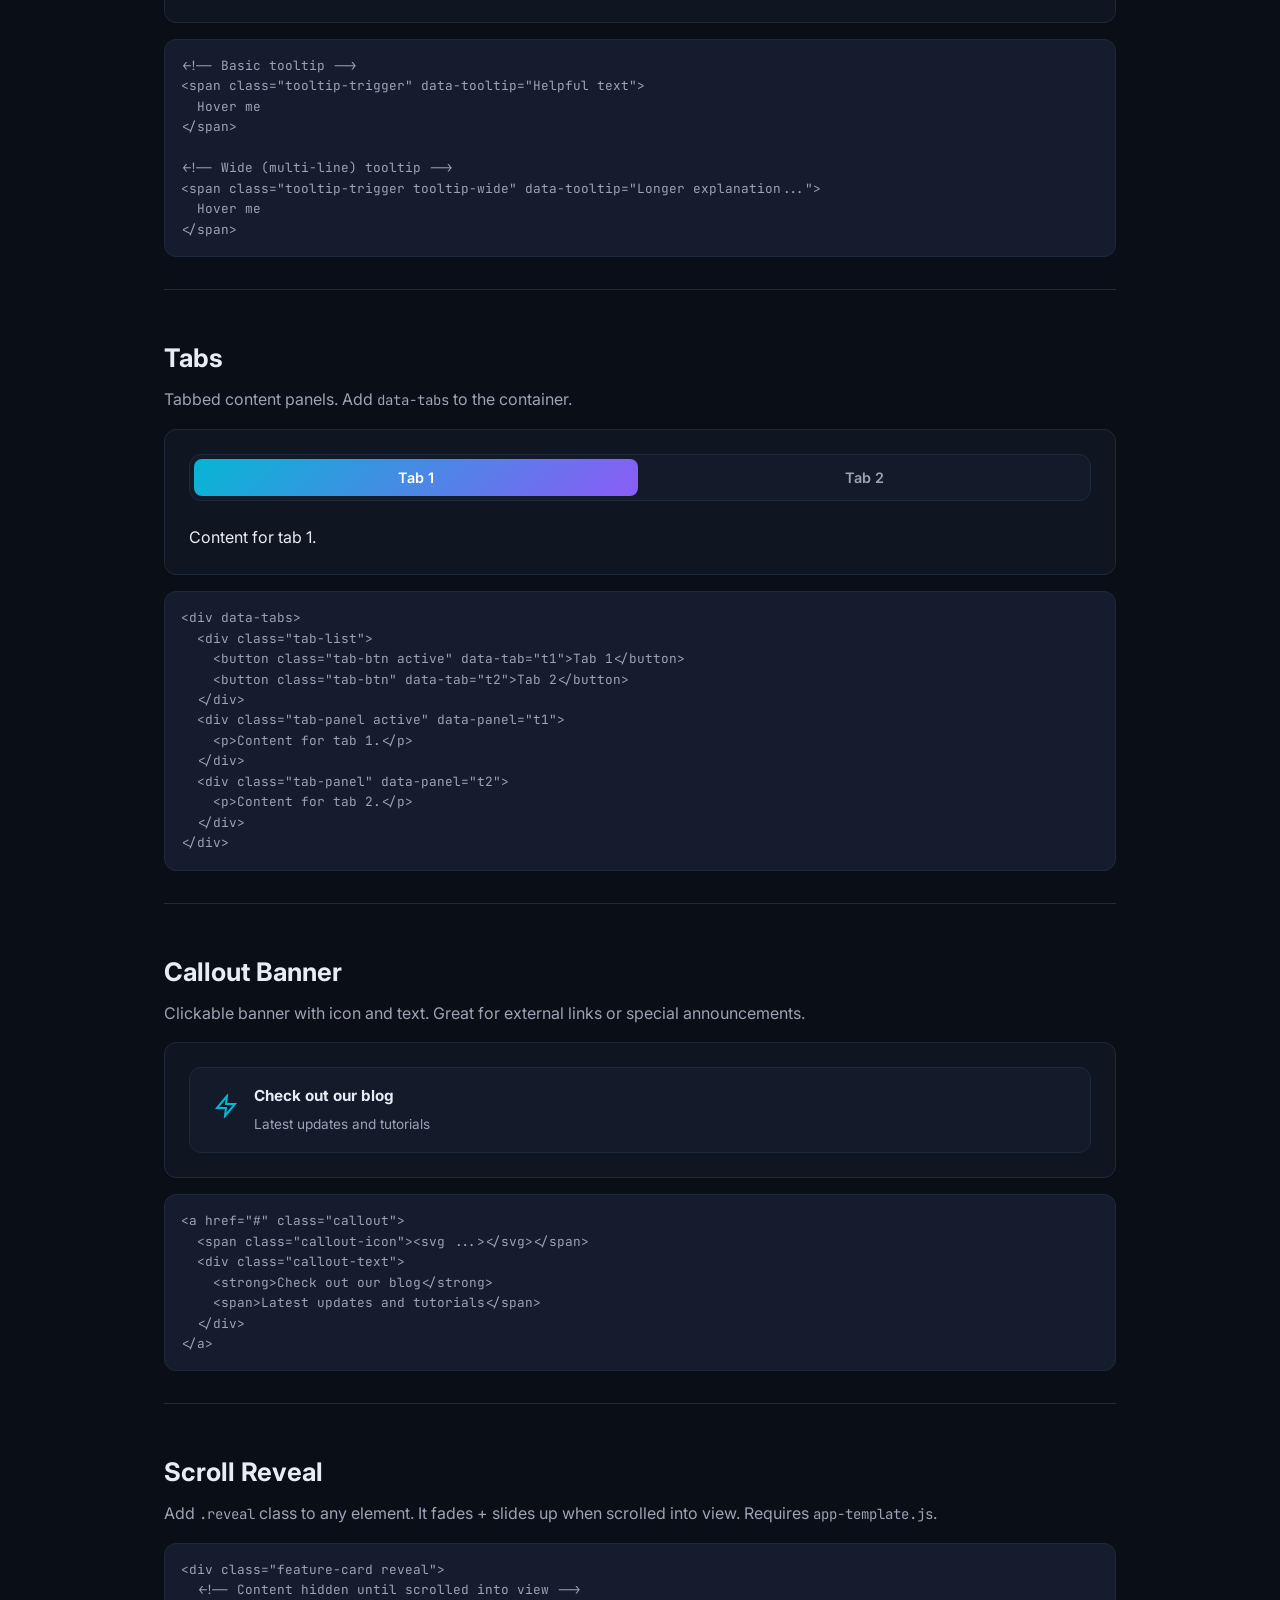
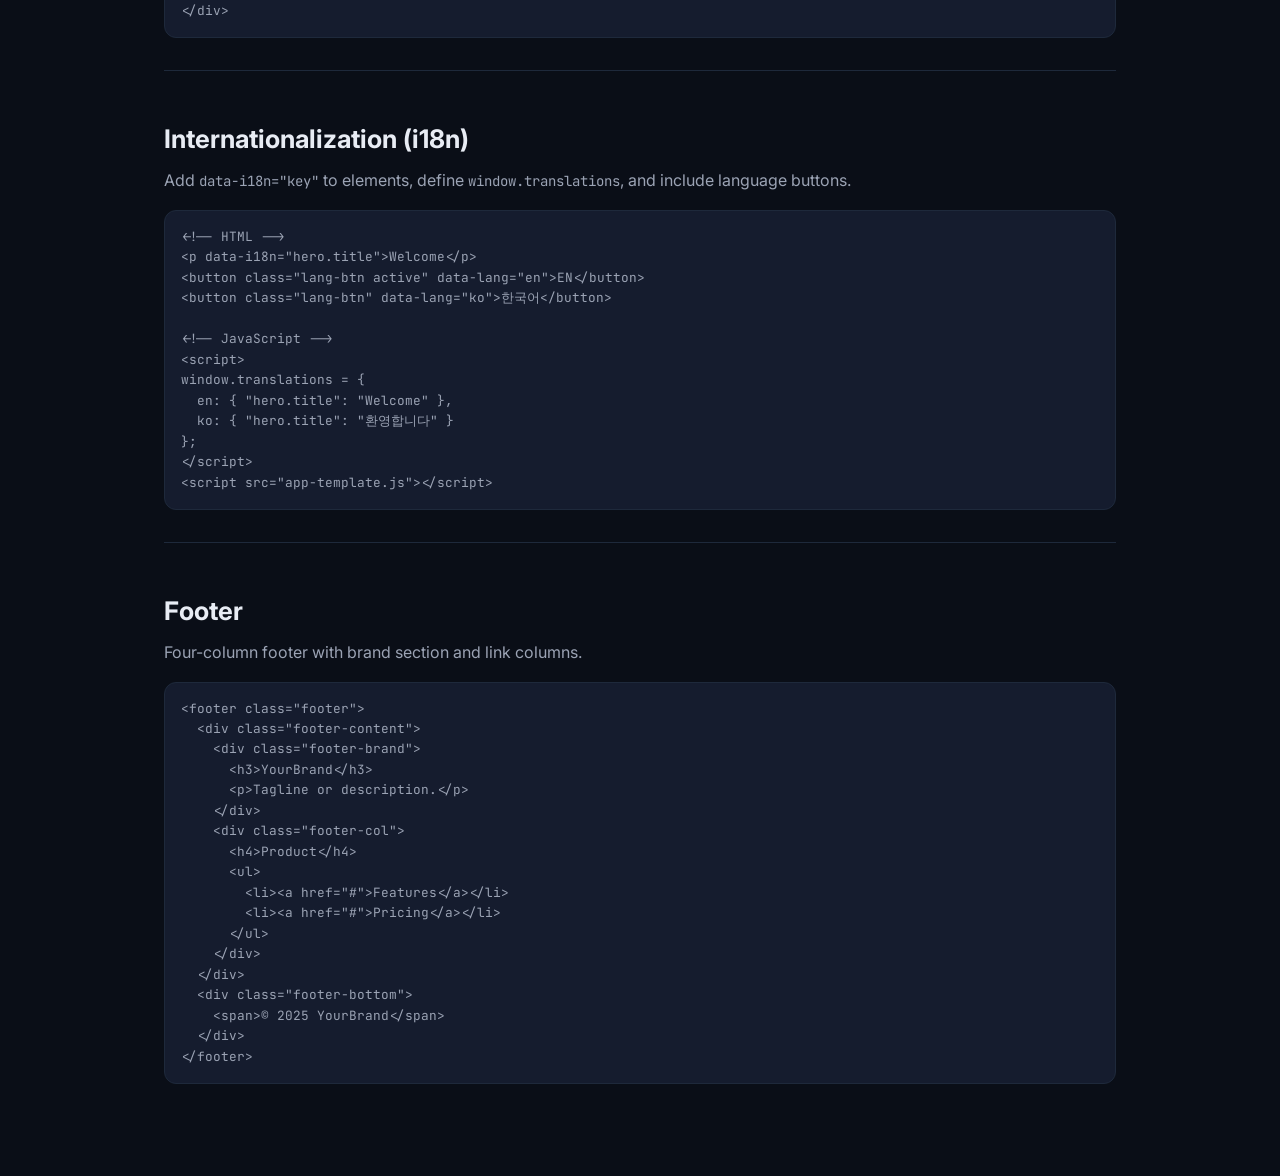
==== commit c32bb12c: "fix: 17 adversarial UI/UX issues (a11y, bugs, polish) CRITICAL fixes: - Tab panels: .reveal elements" ====
--- a/design-system/components-reference.html
+++ b/design-system/components-reference.html
@@ -1,8 +1,9 @@
 <!DOCTYPE html>
-<html lang="en" data-theme="dark">
+<html lang="en" data-theme="dark" class="no-js">
 <head>
     <meta charset="UTF-8">
     <meta name="viewport" content="width=device-width, initial-scale=1.0">
+    <script>document.documentElement.classList.remove('no-js');document.documentElement.setAttribute('data-theme',localStorage.getItem('lp-theme')||'dark');</script>
     <title>Component Reference — Landing Page Builder</title>
     <link href="https://fonts.googleapis.com/css2?family=Inter:wght@300;400;500;600;700;800;900&family=JetBrains+Mono:wght@400;500;600;700&display=swap" rel="stylesheet">
     <link rel="stylesheet" href="design-system.css">
@@ -45,10 +46,7 @@
                             <a href="#">Pricing</a>
                         </div>
                         <div class="nav-right">
-                            <div class="toggle-group">
-                                <button class="toggle-btn active">Dark</button>
-                                <button class="toggle-btn">Light</button>
-                            </div>
+                            <button class="icon-btn" data-toggle="theme" aria-label="Toggle theme"></button>
                         </div>
                     </div>
                 </nav>
--- a/design-system/design-system.css
+++ b/design-system/design-system.css
@@ -936,3 +936,280 @@
         text-align: center;
     }
 }
+
+
+/* ============================================
+   17. Accessibility — Focus States
+   ============================================ */
+
+/* Visible focus for keyboard navigation */
+a:focus-visible,
+button:focus-visible,
+.tab-btn:focus-visible,
+.toggle-btn:focus-visible,
+.lang-btn:focus-visible,
+.code-copy:focus-visible,
+.tooltip-trigger:focus-visible {
+    outline: 2px solid var(--accent-cyan);
+    outline-offset: 2px;
+    border-radius: var(--radius-sm);
+}
+
+/* ============================================
+   18. Language Buttons (i18n)
+   ============================================ */
+
+.lang-toggle {
+    display: flex;
+    gap: 2px;
+    padding: 3px;
+    background: var(--bg-card);
+    border-radius: 20px;
+    border: 1px solid var(--border);
+}
+
+.lang-btn {
+    padding: 5px 12px;
+    background: none;
+    border: none;
+    color: var(--text-secondary);
+    cursor: pointer;
+    border-radius: 16px;
+    font-size: 0.8rem;
+    font-weight: 600;
+    transition: var(--transition);
+    font-family: var(--font-sans);
+}
+
+.lang-btn:hover {
+    color: var(--text-primary);
+}
+
+.lang-btn.active {
+    background: var(--gradient-primary);
+    color: white;
+}
+
+/* ============================================
+   19. Standalone Icon Button (theme toggle)
+   ============================================ */
+
+.icon-btn {
+    display: flex;
+    align-items: center;
+    justify-content: center;
+    width: 36px;
+    height: 36px;
+    background: var(--bg-card);
+    border: 1px solid var(--border);
+    border-radius: 50%;
+    cursor: pointer;
+    transition: var(--transition);
+    color: var(--text-secondary);
+    flex-shrink: 0;
+}
+
+.icon-btn:hover {
+    border-color: var(--accent-cyan);
+    color: var(--text-primary);
+    background: var(--bg-card-hover);
+}
+
+/* ============================================
+   20. Scrollspy Active Link
+   ============================================ */
+
+.nav-links a.active,
+.mobile-menu a.active {
+    color: var(--accent-cyan);
+}
+
+/* ============================================
+   21. Tooltip Bottom Variant
+   ============================================ */
+
+.tooltip-trigger.tooltip-bottom::after {
+    bottom: auto;
+    top: 140%;
+}
+
+.tooltip-trigger.tooltip-bottom::before {
+    bottom: auto;
+    top: 110%;
+    border-top-color: transparent;
+    border-bottom-color: var(--border-hover);
+}
+
+/* ============================================
+   22. Hero Background Visual
+   ============================================ */
+
+.hero-bg {
+    position: absolute;
+    top: 0; left: 0; right: 0; bottom: 0;
+    z-index: 0;
+    overflow: hidden;
+    pointer-events: none;
+}
+
+.hero-bg::before,
+.hero-bg::after {
+    content: '';
+    position: absolute;
+    border-radius: 50%;
+    filter: blur(80px);
+    opacity: 0.15;
+    animation: floatOrb 12s ease-in-out infinite;
+}
+
+.hero-bg::before {
+    width: 500px;
+    height: 500px;
+    background: var(--accent-cyan);
+    top: -100px;
+    left: -100px;
+}
+
+.hero-bg::after {
+    width: 400px;
+    height: 400px;
+    background: var(--accent-purple);
+    bottom: -50px;
+    right: -50px;
+    animation-delay: -6s;
+}
+
+@keyframes floatOrb {
+    0%, 100% { transform: translate(0, 0) scale(1); }
+    33% { transform: translate(30px, -20px) scale(1.05); }
+    66% { transform: translate(-20px, 20px) scale(0.95); }
+}
+
+[data-theme="light"] .hero-bg::before,
+[data-theme="light"] .hero-bg::after {
+    opacity: 0.08;
+}
+
+/* ============================================
+   23. Custom Scrollbars
+   ============================================ */
+
+.code-block pre::-webkit-scrollbar,
+*::-webkit-scrollbar {
+    width: 8px;
+    height: 8px;
+}
+
+.code-block pre::-webkit-scrollbar-track,
+*::-webkit-scrollbar-track {
+    background: var(--bg-secondary);
+}
+
+.code-block pre::-webkit-scrollbar-thumb,
+*::-webkit-scrollbar-thumb {
+    background: var(--border-hover);
+    border-radius: 4px;
+}
+
+.code-block pre::-webkit-scrollbar-thumb:hover,
+*::-webkit-scrollbar-thumb:hover {
+    background: var(--text-tertiary);
+}
+
+* {
+    scrollbar-width: thin;
+    scrollbar-color: var(--border-hover) var(--bg-secondary);
+}
+
+/* ============================================
+   24. Hover Scoping (touch devices)
+   ============================================ */
+
+@media (hover: hover) {
+    .feature-card:hover {
+        transform: translateY(-4px);
+        border-color: var(--border-hover);
+        box-shadow: var(--shadow-md);
+    }
+    .feature-card:hover::before { transform: scaleX(1); }
+    .btn-primary:hover {
+        box-shadow: 0 6px 30px rgba(6, 182, 212, 0.5);
+        transform: translateY(-2px);
+    }
+    .btn-secondary:hover {
+        background: var(--bg-card-hover);
+        border-color: var(--accent-cyan);
+    }
+    .callout:hover {
+        border-color: var(--accent-cyan);
+        box-shadow: var(--shadow-glow);
+        transform: translateY(-2px);
+    }
+}
+
+/* Remove hover transforms on touch */
+@media (hover: none) {
+    .feature-card:hover,
+    .btn-primary:hover,
+    .btn-secondary:hover,
+    .callout:hover {
+        transform: none;
+    }
+}
+
+/* ============================================
+   25. Reduced Motion
+   ============================================ */
+
+@media (prefers-reduced-motion: reduce) {
+    *, *::before, *::after {
+        animation-duration: 0.01ms !important;
+        animation-iteration-count: 1 !important;
+        transition-duration: 0.01ms !important;
+        scroll-behavior: auto !important;
+    }
+    .reveal {
+        opacity: 1 !important;
+        transform: none !important;
+    }
+}
+
+/* ============================================
+   26. No-JS Fallback
+   ============================================ */
+
+/* If JavaScript is disabled, show all reveal content */
+.no-js .reveal {
+    opacity: 1;
+    transform: none;
+}
+
+/* ============================================
+   27. Short Viewport — Hide Scroll Indicator
+   ============================================ */
+
+@media (max-height: 600px) {
+    .scroll-indicator { display: none; }
+}
+
+/* ============================================
+   28. Mobile — Hide GitHub Text
+   ============================================ */
+
+@media (max-width: 768px) {
+    .nav-github-text { display: none; }
+    .nav-github-btn { padding: 6px 10px; }
+}
+
+/* ============================================
+   29. Print Styles
+   ============================================ */
+
+@media print {
+    .navbar, .progress-bar, .scroll-indicator, .hero-bg,
+    .nav-menu-toggle, .mobile-menu { display: none !important; }
+    .hero { min-height: auto; padding: 20px; }
+    .section { padding: 20px 0; }
+    .reveal { opacity: 1 !important; transform: none !important; }
+    body { background: white; color: black; }
+}
